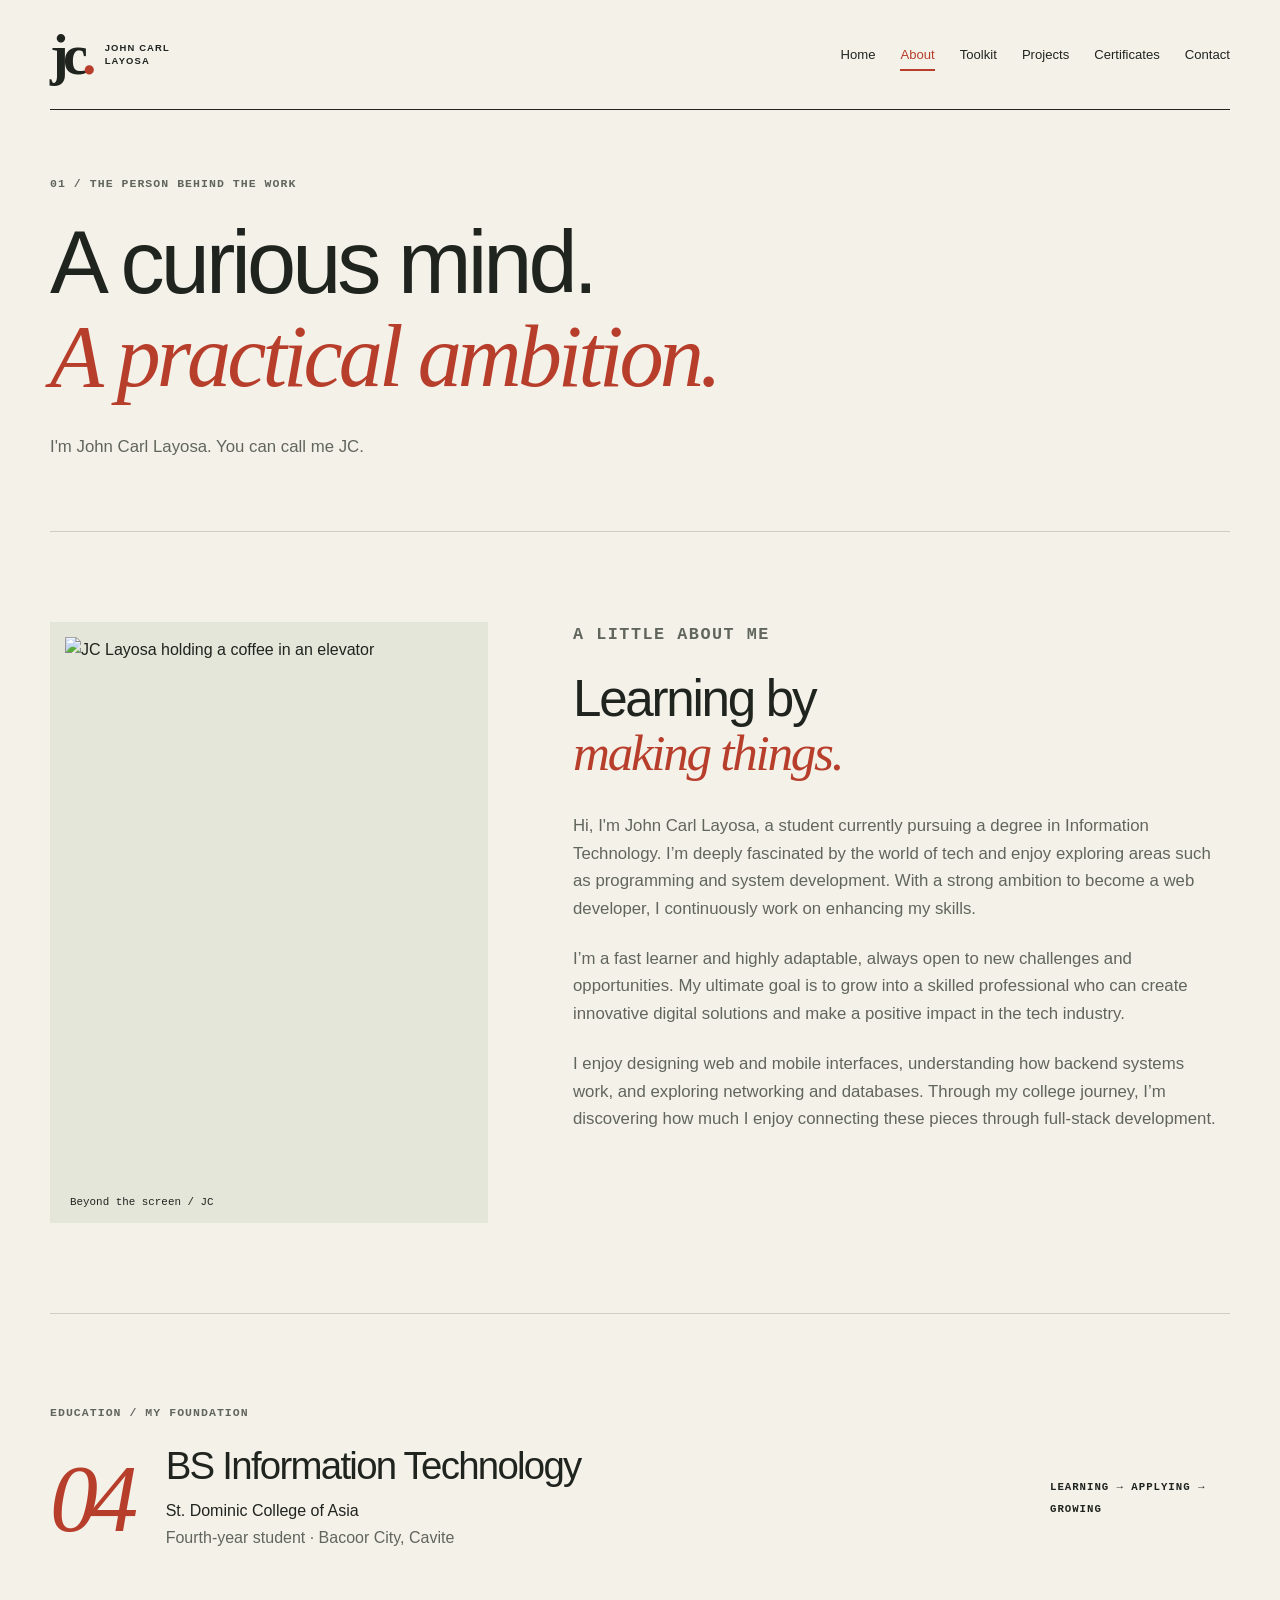
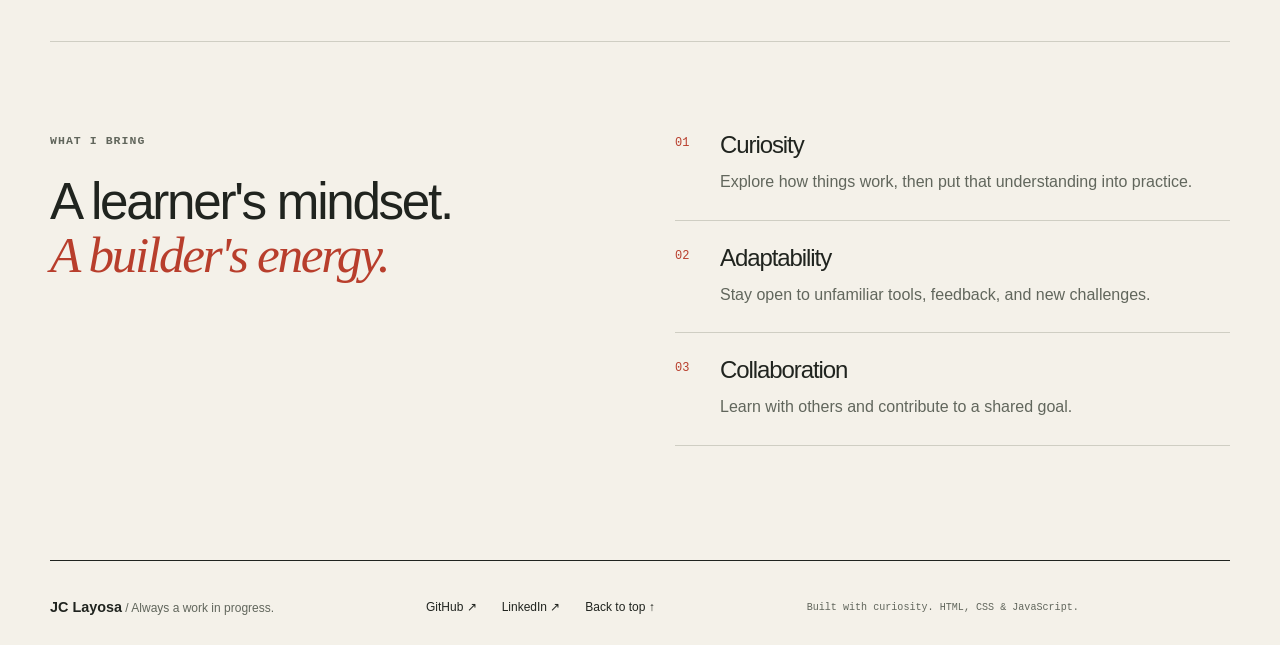
==== about.html @ 8863d378 "redesign portfolio and add dedicated projects and certificates pages" ====
<!DOCTYPE html>
<html lang="en">
<head>
  <meta charset="UTF-8">
  <meta name="viewport" content="width=device-width, initial-scale=1">
  <meta name="description" content="Meet John Carl Layosa, an IT student exploring web development, interface design, networking, and databases.">
  <meta name="theme-color" content="#f4f1e9">
  <title>About | John Carl Layosa</title>
  <link rel="icon" href="favicon.svg" type="image/svg+xml">
  <link rel="stylesheet" href="style.css">
  <script src="scripts.js" defer></script>
</head>
<body>
  <a class="skip-link" href="#main">Skip to content</a>

  <header class="site-header">
    <a class="brand" href="index.html" aria-label="JC Layosa home">
      <span class="monogram">jc<span>.</span></span>
      <span>JOHN CARL<br>LAYOSA</span>
    </a>

    <button class="menu-toggle" aria-expanded="false" aria-controls="site-nav" hidden>
      Menu <span aria-hidden="true">+</span>
    </button>

    <nav id="site-nav" aria-label="Main navigation">
      <a href="index.html">Home</a>
      <a href="about.html" aria-current="page">About</a>
      <a href="tech-stack.html">Toolkit</a>
      <a href="projects.html">Projects</a>
      <a href="certificates.html">Certificates</a>
      <a href="contact.html">Contact</a>
    </nav>
  </header>

  <main id="main">
    <section class="page-intro">
      <p class="eyebrow">01 / THE PERSON BEHIND THE WORK</p>
      <h1>A curious mind.<br><em>A practical ambition.</em></h1>
      <p class="intro-copy">
        I'm John Carl Layosa. You can call me JC.
      </p>
    </section>

    <section class="about-layout section" data-reveal>
      <figure class="about-photo">
        <img
          src="Photo.jpg"
          alt="JC Layosa holding a coffee in an elevator"
          loading="lazy"
        >
        <figcaption>Beyond the screen / JC</figcaption>
      </figure>

      <div class="prose about-story">
        <p class="eyebrow">A LITTLE ABOUT ME</p>
        <h2>Learning by<br><em>making things.</em></h2>

        <p>
          Hi, I'm John Carl Layosa, a student currently pursuing a degree
          in Information Technology. I’m deeply fascinated by the world
          of tech and enjoy exploring areas such as programming and
          system development. With a strong ambition to become a web
          developer, I continuously work on enhancing my skills.
        </p>

        <p>
          I’m a fast learner and highly adaptable, always open to new
          challenges and opportunities. My ultimate goal is to grow into
          a skilled professional who can create innovative digital
          solutions and make a positive impact in the tech industry.
        </p>

        <p>
          I enjoy designing web and mobile interfaces, understanding how
          backend systems work, and exploring networking and databases.
          Through my college journey, I’m discovering how much I enjoy
          connecting these pieces through full-stack development.
        </p>
      </div>
    </section>

    <section class="section education" data-reveal>
      <p class="eyebrow">EDUCATION / MY FOUNDATION</p>

      <div class="education-row">
        <span class="big-number">04</span>

        <div>
          <h2>BS Information Technology</h2>
          <p>St. Dominic College of Asia</p>
          <span class="muted">
            Fourth-year student · Bacoor City, Cavite
          </span>
        </div>

        <span class="small-label">LEARNING → APPLYING → GROWING</span>
      </div>
    </section>

    <section class="section split-section" data-reveal>
      <div>
        <p class="eyebrow">WHAT I BRING</p>
        <h2>A learner's mindset.<br><em>A builder's energy.</em></h2>
      </div>

      <div class="principles">
        <div>
          <span>01</span>
          <h3>Curiosity</h3>
          <p>
            Explore how things work, then put that understanding into practice.
          </p>
        </div>

        <div>
          <span>02</span>
          <h3>Adaptability</h3>
          <p>
            Stay open to unfamiliar tools, feedback, and new challenges.
          </p>
        </div>

        <div>
          <span>03</span>
          <h3>Collaboration</h3>
          <p>
            Learn with others and contribute to a shared goal.
          </p>
        </div>
      </div>
    </section>
  </main>

  <footer class="site-footer">
    <a class="footer-sign" href="index.html">
      JC Layosa<span> / Always a work in progress.</span>
    </a>

    <div>
      <a href="https://github.com/john-carl-layosa" target="_blank" rel="noopener noreferrer">GitHub ↗</a>
      <a href="https://www.linkedin.com/in/layosa-j-408340358" target="_blank" rel="noopener noreferrer">LinkedIn ↗</a>
      <a href="#main">Back to top ↑</a>
    </div>

    <p>Built with curiosity. HTML, CSS &amp; JavaScript.</p>
  </footer>

  <dialog class="lightbox" aria-labelledby="preview-title">
    <div class="lightbox-top">
      <h2 id="preview-title">Image preview</h2>
      <button class="close-preview" autofocus>Close ×</button>
    </div>

    <div class="preview-stage">
      <img class="preview-image" src="pic.jpg" alt="">
    </div>

    <div class="preview-bottom">
      <button class="preview-prev" aria-label="Previous image">← Previous</button>
      <span class="preview-count" aria-live="polite"></span>
      <a class="preview-original" href="pic.jpg" target="_blank" rel="noopener noreferrer">Open original ↗</a>
      <button class="preview-next" aria-label="Next image">Next →</button>
    </div>
  </dialog>
</body>
</html>
---- style.css ----
/* =========================================================
   JC Layosa — Personal Working Notebook
   Tokens → Shared layout → Pages → Interactions → Responsive
   ========================================================= */

/* DESIGN TOKENS */

:root {
  --paper: #f4f1e9;
  --ink: #20241f;
  --muted: #61665c;
  --line: #cfcec3;
  --accent: #b83e2c;
  --soft: #e5e6da;
  --white: #fffdf8;
  --serif: Georgia, "Times New Roman", serif;
  --sans: "Segoe UI", Arial, sans-serif;
  --mono: "Courier New", monospace;
  --max: 1280px;
}

/* RESET AND BASE */

*,
*::before,
*::after {
  box-sizing: border-box;
}

html {
  scroll-behavior: smooth;
  scroll-padding-top: 100px;
}

body {
  margin: 0;
  background: var(--paper);
  color: var(--ink);
  font-family: var(--sans);
  font-size: 16px;
  line-height: 1.65;
  -webkit-font-smoothing: antialiased;
}

::selection {
  background: var(--accent);
  color: var(--white);
}

a {
  color: inherit;
  text-decoration: none;
}

button,
a,
summary {
  -webkit-tap-highlight-color: transparent;
}

button,
input {
  font: inherit;
}

button {
  color: inherit;
  cursor: pointer;
}

button:disabled {
  cursor: default;
}

img {
  display: block;
  max-width: 100%;
  height: auto;
}

figure,
p,
h1,
h2,
h3,
dl,
dd {
  margin: 0;
}

h1,
h2,
h3 {
  font-weight: 500;
  line-height: 1.05;
  letter-spacing: -0.045em;
}

h1 {
  font-size: clamp(3.2rem, 6.9vw, 6.7rem);
}

h2 {
  font-size: clamp(2.3rem, 4vw, 4rem);
}

h3 {
  font-size: clamp(1.8rem, 3vw, 3rem);
}

em {
  font-family: var(--serif);
  font-weight: 400;
  color: var(--accent);
}

p {
  max-width: 70ch;
}

button:focus-visible,
a:focus-visible,
summary:focus-visible {
  outline: 3px solid var(--accent);
  outline-offset: 5px;
}

[hidden] {
  display: none !important;
}

.muted {
  color: var(--muted);
}

.eyebrow,
.small-label,
.folio {
  font-family: var(--mono);
  font-size: 0.72rem;
  letter-spacing: 0.09em;
  line-height: 1.6;
  font-weight: 700;
}

.eyebrow {
  color: var(--muted);
}

.small-label {
  font-size: 0.67rem;
}

/* SHARED HEADER AND NAVIGATION */

.site-header,
main,
.site-footer {
  width: min(calc(100% - 100px), var(--max));
  margin-inline: auto;
}

.site-header {
  min-height: 110px;
  display: flex;
  align-items: center;
  justify-content: space-between;
  gap: 28px;
  border-bottom: 1px solid var(--ink);
  position: relative;
  z-index: 10;
}

.brand {
  display: flex;
  align-items: center;
  gap: 14px;
  flex-shrink: 0;
}

.brand > span:last-child {
  font-size: 0.59rem;
  font-weight: 700;
  line-height: 1.35;
  letter-spacing: 0.12em;
}

.monogram {
  font-family: var(--serif);
  font-size: 3.5rem;
  font-weight: bold;
  line-height: 1;
  letter-spacing: -0.1em;
}

.monogram span {
  color: var(--accent);
}

nav {
  display: flex;
  gap: 25px;
  align-items: center;
}

nav a {
  font-size: 0.82rem;
  position: relative;
  padding: 12px 0;
}

nav a::after {
  content: "";
  position: absolute;
  bottom: 6px;
  left: 0;
  width: 100%;
  height: 2px;
  background: var(--accent);
  transform: scaleX(0);
  transform-origin: left;
  transition: transform 0.22s;
}

nav a:hover::after,
nav a[aria-current]::after {
  transform: scaleX(1);
}

nav a[aria-current] {
  color: var(--accent);
}

.menu-toggle {
  display: none;
  border: 1px solid var(--ink);
  background: transparent;
  padding: 7px 13px;
}

.skip-link {
  position: fixed;
  top: -100px;
  left: 24px;
  background: var(--ink);
  color: white;
  padding: 10px;
  z-index: 50;
}

.skip-link:focus {
  top: 15px;
}

.skip-link:not(:focus) {
  clip-path: inset(50%);
  width: 1px;
  height: 1px;
  overflow: hidden;
  white-space: nowrap;
  padding: 0;
}

/* SHARED SECTIONS AND BUTTONS */

.section {
  padding: 90px 0;
  border-top: 1px solid var(--line);
}

.section .eyebrow {
  margin-bottom: 24px;
}

.split-section {
  display: grid;
  grid-template-columns: 1fr 1fr;
  gap: 70px;
}

.prose p + p {
  margin-top: 22px;
}

.prose p {
  color: var(--muted);
  font-size: 1.05rem;
}

.prose .text-link {
  display: inline-block;
  margin-top: 26px;
}

.actions {
  display: flex;
  gap: 26px;
  align-items: center;
  flex-wrap: wrap;
}

.button {
  background: var(--ink);
  color: var(--paper);
  display: inline-flex;
  gap: 35px;
  align-items: center;
  justify-content: space-between;
  padding: 15px 21px;
  font-size: 0.85rem;
  border: 1px solid var(--ink);
  transition: background 0.2s, transform 0.2s;
}

.button:hover {
  background: var(--accent);
  border-color: var(--accent);
  transform: translateY(-3px);
}

.button span {
  font-size: 1.3rem;
  line-height: 1;
}

.text-link {
  font-size: 0.86rem;
  border-bottom: 1px solid var(--ink);
  padding-bottom: 4px;
  transition: color 0.2s;
}

.text-link:hover {
  color: var(--accent);
  border-color: var(--accent);
}

/* HOME HERO */

.hero {
  padding: 32px 0 0;
}

.hero-top,
.hero-baseline {
  display: flex;
  justify-content: space-between;
  gap: 20px;
  align-items: center;
}

.status-dot {
  display: inline-block;
  width: 7px;
  height: 7px;
  background: var(--accent);
  border-radius: 50%;
  margin-right: 8px;
}

.folio {
  font-size: 0.65rem;
}

.hero-layout {
  display: grid;
  grid-template-columns: 1.3fr 1fr;
  gap: 60px;
  padding: 45px 0 65px;
  align-items: center;
}

.hello {
  font-size: 1.05rem;
  margin-bottom: 20px;
}

.hero h1 {
  font-size: clamp(4rem, 7.7vw, 7.5rem);
  line-height: 0.98;
  letter-spacing: -0.065em;
}

.hero-description {
  max-width: 480px;
  font-size: 0.98rem;
  color: var(--muted);
  margin: 28px 0;
}

.portrait-composition {
  position: relative;
  padding: 30px 22px 0 0;
  margin-top: 10px;
}

.corner-label {
  position: absolute;
  top: 0;
  left: 0;
  font: 700 0.65rem var(--mono);
  letter-spacing: 0.12em;
}

.portrait-frame {
  position: relative;
  background: var(--soft);
  border: 1px solid var(--ink);
  padding: 12px;
  transform: rotate(2deg);
  transition: transform 0.5s;
}

.portrait-frame img {
  width: 100%;
  aspect-ratio: 4 / 4.5;
  object-fit: cover;
  filter: saturate(0.65);
}

.portrait-composition:hover .portrait-frame {
  transform: rotate(0);
}

.portrait-frame::before,
.portrait-frame::after {
  content: "+";
  position: absolute;
  font: 22px var(--mono);
  color: var(--accent);
  z-index: 1;
}

.portrait-frame::before {
  left: -21px;
  top: -22px;
}

.portrait-frame::after {
  right: -21px;
  bottom: -22px;
}

.portrait-stamp {
  position: absolute;
  bottom: 65px;
  left: -42px;
  width: 110px;
  height: 110px;
  display: grid;
  place-content: center;
  background: var(--accent);
  color: var(--white);
  border-radius: 50%;
  font: 700 0.76rem / 1.4 var(--mono);
  letter-spacing: 0.08em;
  transform: rotate(-12deg);
  text-align: center;
  border: 5px solid var(--paper);
}

.portrait-composition figcaption {
  display: flex;
  justify-content: space-between;
  gap: 15px;
  margin-top: 25px;
  font: 0.63rem var(--mono);
  color: var(--muted);
}

.hero-baseline {
  border-top: 1px solid var(--ink);
  padding: 19px 0;
  font: 0.65rem var(--mono);
  letter-spacing: 0.05em;
}

.hero-baseline a {
  color: var(--accent);
}

/* HOME FEATURED PROJECT */

.section-heading {
  display: flex;
  align-items: end;
  justify-content: space-between;
  gap: 30px;
  margin-bottom: 36px;
}

.featured-project {
  display: grid;
  grid-template-columns: 1fr 1fr;
  background: var(--soft);
  min-height: 480px;
  overflow: hidden;
  border: 1px solid var(--line);
}

.featured-notes {
  padding: 45px;
  position: relative;
}

.featured-notes h3 {
  font-size: clamp(2.7rem, 4.8vw, 4.7rem);
  margin: 35px 0 25px;
}

.featured-notes p {
  max-width: 32ch;
  color: var(--muted);
  font-size: 0.95rem;
}

.project-tech {
  display: block;
  font: 0.68rem var(--mono);
  margin-top: 40px;
}

.round-arrow {
  position: absolute;
  right: 32px;
  bottom: 32px;
  display: grid;
  place-items: center;
  width: 44px;
  height: 44px;
  border: 1px solid var(--ink);
  border-radius: 50%;
  transition: background 0.2s, color 0.2s, transform 0.3s;
}

.featured-project:hover .round-arrow {
  background: var(--ink);
  color: var(--paper);
  transform: rotate(45deg);
}

.featured-screen {
  display: flex;
  align-items: center;
  justify-content: center;
  gap: 35px;
  background: #d3d7ca;
  padding: 36px;
  position: relative;
}

.featured-screen img {
  height: 380px;
  width: auto;
  max-width: 65%;
  object-fit: contain;
  transform: rotate(5deg);
  box-shadow: 15px 20px 0 #20241f15;
  transition: transform 0.5s;
}

.featured-project:hover .featured-screen img {
  transform: rotate(0);
}

.featured-screen > span {
  writing-mode: vertical-rl;
  font: 0.7rem var(--mono);
}

.closing {
  text-align: center;
  padding: 100px 0;
}

.closing .eyebrow {
  margin-inline: auto;
}

.closing h2 {
  font-size: clamp(2.8rem, 5vw, 5rem);
  margin-bottom: 35px;
}

/* PAGE INTRODUCTIONS */

.page-intro {
  padding: 65px 0 70px;
}

.page-intro h1 {
  margin-top: 24px;
}

.intro-copy {
  margin-top: 30px;
  max-width: 590px;
  color: var(--muted);
  font-size: 1.05rem;
}

/* ABOUT PAGE */

.about-layout {
  display: grid;
  grid-template-columns: 0.8fr 1.2fr;
  gap: 85px;
  align-items: start;
}

.about-photo {
  background: var(--soft);
  padding: 15px;
}

.about-photo img {
  aspect-ratio: 3 / 4;
  object-fit: cover;
  width: 100%;
}

.about-photo figcaption {
  font: 0.68rem var(--mono);
  padding: 15px 5px 0;
}

.about-story h2 {
  margin-bottom: 32px;
}

.education-row {
  display: flex;
  align-items: center;
  gap: 35px;
}

.education-row h2 {
  font-size: clamp(1.8rem, 3vw, 3rem);
  margin-bottom: 12px;
}

.education-row > .small-label {
  margin-left: auto;
  max-width: 180px;
  line-height: 2;
}

.big-number {
  font: italic 6rem / 1 var(--serif);
  letter-spacing: -0.08em;
  color: var(--accent);
}

.principles > div {
  position: relative;
  padding: 0 0 24px 45px;
  margin-bottom: 24px;
  border-bottom: 1px solid var(--line);
}

.principles span {
  position: absolute;
  left: 0;
  top: 4px;
  font: 0.75rem var(--mono);
  color: var(--accent);
}

.principles h3 {
  font-size: 1.5rem;
  margin-bottom: 12px;
}

.principles p {
  color: var(--muted);
}

/* TOOLKIT PAGE */

.toolkit-section {
  display: grid;
  grid-template-columns: 1fr 1.2fr;
  gap: 80px;
}

.toolkit-section h2 {
  font-size: 2.6rem;
  margin-bottom: 20px;
}

.toolkit-section > div {
  position: sticky;
  top: 35px;
  align-self: start;
}

.tool-list {
  list-style: none;
  margin: 0;
  padding: 0;
}

.tool-list li {
  display: flex;
  align-items: center;
  gap: 22px;
  border-bottom: 1px solid var(--line);
  padding: 17px 8px;
  transition: padding 0.25s, background 0.25s;
}

.tool-list li:hover {
  padding-left: 20px;
  background: var(--soft);
}

.tool-list li > span:last-child {
  margin-left: auto;
  color: var(--accent);
}

.tool-list img {
  width: 50px;
  height: 50px;
  object-fit: cover;
  border: 1px solid var(--line);
}

/* FILTER TOOLBARS */

.filter-toolbar {
  display: flex;
  align-items: center;
  gap: 22px;
  flex-wrap: wrap;
  border-top: 1px solid var(--ink);
  border-bottom: 1px solid var(--line);
  padding: 20px 0;
  margin-bottom: 50px;
}

.filter-buttons {
  display: flex;
  flex-wrap: wrap;
  gap: 8px;
}

.filter-buttons button {
  font-size: 0.78rem;
  background: transparent;
  border: 1px solid var(--line);
  padding: 8px 16px;
  border-radius: 30px;
  transition: background 0.2s, color 0.2s;
}

.filter-buttons button:hover {
  border-color: var(--ink);
}

.filter-buttons button[aria-pressed="true"] {
  background: var(--ink);
  color: var(--paper);
  border-color: var(--ink);
}

.result-count {
  margin-left: auto;
  font: 0.72rem var(--mono);
  color: var(--muted);
}

/* PROJECTS PAGE */

.project-case {
  padding-bottom: 60px;
}

.project-case-heading {
  display: flex;
  align-items: center;
  gap: 30px;
  margin-bottom: 45px;
}

.project-case-heading h2 {
  font-size: clamp(2.8rem, 5vw, 5rem);
  margin-top: 8px;
}

.project-case-heading .button {
  margin-left: auto;
}

.title-period {
  color: var(--accent);
}

.project-body {
  display: grid;
  grid-template-columns: 1fr 1fr;
  gap: 70px;
}

.project-description {
  padding: 25px 0;
}

.project-description h3 {
  font-size: 2.6rem;
  margin-bottom: 25px;
}

.project-description > p {
  color: var(--muted);
}

.project-facts {
  margin: 32px 0;
}

.project-facts > div {
  border-top: 1px solid var(--line);
  padding: 15px 0;
}

.project-facts dt {
  font: 700 0.65rem var(--mono);
  letter-spacing: 0.09em;
  color: var(--accent);
  margin-bottom: 9px;
}

.project-facts dd {
  font-size: 0.9rem;
}

.carousel {
  background: var(--soft);
  border: 1px solid var(--line);
  display: flex;
  flex-direction: column;
  align-items: center;
  padding: 30px 35px 20px;
}

.carousel-preview {
  display: block;
}

.carousel-preview img {
  height: 430px;
  max-width: 100%;
  width: auto;
  object-fit: contain;
  box-shadow: 8px 10px 22px #20241f14;
}

.carousel-controls {
  display: flex;
  align-items: center;
  gap: 35px;
  margin-top: 20px;
}

.carousel-controls button {
  width: 44px;
  height: 40px;
  background: transparent;
  border: 1px solid var(--ink);
  transition: background 0.2s, color 0.2s;
}

.carousel-controls button:hover {
  background: var(--ink);
  color: white;
}

.carousel-controls span {
  font: 0.75rem var(--mono);
}

.carousel-caption {
  font: 0.62rem var(--mono);
  color: var(--muted);
  margin-top: 14px;
}

.screen-details {
  margin-top: 35px;
  border-top: 1px solid var(--line);
  border-bottom: 1px solid var(--line);
}

summary {
  cursor: pointer;
  padding: 18px 0;
  font-size: 0.9rem;
}

summary span {
  float: right;
  color: var(--accent);
}

.screenshot-strip {
  display: grid;
  grid-template-columns: repeat(5, 1fr);
  gap: 18px;
  padding: 15px 0 30px;
}

.screenshot-thumb {
  background: var(--soft);
  padding: 10px;
}

.screenshot-thumb img {
  width: 100%;
  height: 230px;
  object-fit: contain;
}

.screenshot-thumb span {
  display: block;
  font: 0.65rem var(--mono);
  margin-top: 10px;
  color: var(--accent);
}

.empty-state {
  padding: 60px 0;
}

/* CERTIFICATES PAGE */

.certificate-gallery {
  display: grid;
  grid-template-columns: 1fr 1fr;
  gap: 65px 50px;
  padding-bottom: 90px;
}

.certificate-entry:nth-child(even) {
  padding-top: 70px;
}

.certificate-meta {
  display: flex;
  justify-content: space-between;
  margin-bottom: 14px;
  gap: 10px;
}

.certificate-meta > span:last-child {
  font: 0.67rem var(--mono);
  color: var(--muted);
}

.certificate-image {
  display: block;
  padding: 22px;
  background: var(--soft);
  position: relative;
  border: 1px solid var(--line);
  overflow: hidden;
}

.certificate-image img {
  width: 100%;
  aspect-ratio: 1.3;
  object-fit: contain;
  transition: transform 0.4s;
}

.certificate-image:hover img {
  transform: scale(1.025);
}

.preview-tag {
  position: absolute;
  bottom: 12px;
  right: 12px;
  font: 0.65rem var(--mono);
  background: var(--ink);
  color: var(--white);
  padding: 9px 13px;
  transition: background 0.2s;
}

.certificate-image:hover .preview-tag {
  background: var(--accent);
}

.certificate-caption {
  padding-top: 22px;
  display: flex;
  justify-content: space-between;
  gap: 15px;
}

.certificate-caption h2 {
  font-size: 1.7rem;
  margin: 9px 0;
}

.certificate-caption p:not(.small-label) {
  font-size: 0.83rem;
  color: var(--muted);
}

.certificate-caption time {
  font: 0.65rem var(--mono);
  max-width: 90px;
  text-align: right;
  padding-top: 5px;
}

/* CONTACT AND EXPERIENCE */

.contact-section,
.experience-links {
  border-top: 1px solid var(--ink);
  padding: 28px 0 50px;
}

.contact-section > .eyebrow {
  margin-bottom: 25px;
}

.contact-row {
  display: grid;
  grid-template-columns: 1fr 2fr auto;
  gap: 20px;
  align-items: center;
  border-bottom: 1px solid var(--line);
  padding: 33px 0;
  transition: padding 0.3s, color 0.3s;
}

.contact-row > span:first-child {
  font: 0.7rem var(--mono);
  color: var(--muted);
}

.contact-row h2 {
  font-size: clamp(2.3rem, 4.5vw, 4.5rem);
}

.contact-arrow {
  font-size: 2.8rem;
  color: var(--accent);
  transition: transform 0.3s;
}

.contact-row:hover {
  color: var(--accent);
  padding-inline: 16px;
}

.contact-row:hover .contact-arrow {
  transform: translate(3px, -3px);
}

.contact-note {
  padding: 65px 0;
}

.handwritten {
  font: italic clamp(1.6rem, 3vw, 2.7rem) var(--serif);
  color: var(--accent);
}

.contact-note p {
  margin-top: 20px;
  font-size: 0.8rem;
}

/* FOOTER */

.site-footer {
  border-top: 1px solid var(--ink);
  padding: 35px 0 25px;
  display: flex;
  align-items: center;
  justify-content: space-between;
  gap: 25px;
  flex-wrap: wrap;
}

.footer-sign {
  font-weight: 600;
  font-size: 0.9rem;
}

.footer-sign span {
  font-weight: 400;
  color: var(--muted);
  font-size: 0.75rem;
}

.site-footer > div {
  display: flex;
  gap: 25px;
  font-size: 0.75rem;
}

.site-footer > p {
  width: 100%;
  font: 0.63rem var(--mono);
  color: var(--muted);
}

.site-footer a:hover {
  color: var(--accent);
}

/* SCROLL REVEALS */

@media (prefers-reduced-motion: no-preference) {
  .reveal-ready {
    opacity: 0;
    transform: translateY(20px);
    transition: opacity 0.65s, transform 0.65s;
  }

  .reveal-ready.is-visible {
    opacity: 1;
    transform: none;
  }
}

/* IMAGE PREVIEW DIALOG */

.lightbox {
  border: 1px solid var(--line);
  padding: 0;
  background: var(--paper);
  color: var(--ink);
  width: min(1100px, 94vw);
  max-width: 94vw;
  max-height: 94dvh;
}

.lightbox[open] {
  display: flex;
  flex-direction: column;
}

.lightbox::backdrop {
  background: #151a17e8;
  backdrop-filter: blur(5px);
}

.lightbox-top,
.preview-bottom {
  display: flex;
  align-items: center;
  justify-content: space-between;
  gap: 15px;
  padding: 15px 22px;
  flex-shrink: 0;
}

.lightbox-top h2 {
  font-size: 1rem;
  letter-spacing: 0;
  line-height: 1.4;
}

.lightbox button {
  border: 1px solid var(--line);
  background: transparent;
  padding: 8px 12px;
  font-size: 0.78rem;
}

.lightbox button:hover {
  background: var(--ink);
  color: var(--paper);
}

.preview-stage {
  min-height: 0;
  overflow: auto;
  padding: 12px 22px;
  background: #dedfd5;
  display: grid;
  place-items: center;
}

.preview-image {
  object-fit: contain;
  max-height: 68dvh;
  width: auto;
  max-width: 100%;
}

.preview-bottom {
  font: 0.72rem var(--mono);
  flex-wrap: wrap;
}

.preview-original {
  border-bottom: 1px solid var(--ink);
}

body.modal-open {
  overflow: hidden;
}

/* LARGE DESKTOP */

@media (min-width: 1500px) {
  .hero-layout {
    padding-block: 65px 85px;
  }
}

/* TABLET AND SMALL DESKTOP */

@media (max-width: 1000px) {
  .site-header,
  main,
  .site-footer {
    width: calc(100% - 64px);
  }

  nav {
    gap: 17px;
  }

  .brand > span:last-child {
    display: none;
  }

  .hero-layout {
    gap: 45px;
  }

  .portrait-stamp {
    left: -25px;
    width: 90px;
    height: 90px;
    font-size: 0.64rem;
  }

  .hero h1 {
    font-size: clamp(3.6rem, 8vw, 6rem);
  }

  .hero-description {
    font-size: 0.9rem;
  }

  .split-section,
  .project-body {
    gap: 40px;
  }

  .about-layout {
    gap: 45px;
  }

  .toolkit-section {
    gap: 45px;
  }

  .featured-notes {
    padding: 32px;
  }

  .featured-screen {
    padding: 25px;
  }

  .featured-screen img {
    height: 330px;
  }

  .certificate-gallery {
    gap: 45px 30px;
  }

  .certificate-caption {
    display: block;
  }

  .certificate-caption time {
    display: none;
  }

  .contact-row {
    grid-template-columns: 1fr 1.5fr auto;
  }
}

/* MOBILE */

@media (max-width: 720px) {
  .site-header,
  main,
  .site-footer {
    width: calc(100% - 40px);
  }

  .site-header {
    min-height: 83px;
    flex-wrap: wrap;
    gap: 0;
  }

  .brand > span:last-child {
    display: block;
  }

  .monogram {
    font-size: 2.8rem;
  }

  .menu-toggle:not([hidden]) {
    display: block;
  }

  nav {
    width: 100%;
    gap: 0;
    display: grid;
    grid-template-columns: repeat(3, 1fr);
    padding: 12px 0 18px;
  }

  nav a {
    padding: 9px 0;
    font-size: 0.85rem;
  }

  nav a::after {
    width: fit-content;
    min-width: 22px;
  }

  .nav-enhanced nav {
    display: none;
  }

  .nav-enhanced nav.is-open {
    display: grid;
  }

  .menu-toggle[aria-expanded="true"] span {
    display: inline-block;
    transform: rotate(45deg);
  }

  .hero-top {
    align-items: start;
  }

  .hero-top .eyebrow {
    font-size: 0.58rem;
    max-width: 230px;
  }

  .folio {
    font-size: 0.55rem;
    text-align: right;
    max-width: 100px;
  }

  .hero {
    padding-top: 22px;
  }

  .hero-layout {
    grid-template-columns: 1fr;
    gap: 35px;
    padding: 30px 0 35px;
  }

  .hero h1 {
    font-size: clamp(3.8rem, 14vw, 6rem);
  }

  .hero-description {
    font-size: 0.98rem;
    max-width: 45ch;
  }

  .actions {
    gap: 20px;
  }

  .portrait-composition {
    width: 83%;
    max-width: 410px;
    margin: 5px auto 0;
    padding-right: 10px;
  }

  .portrait-frame img {
    aspect-ratio: 1.1;
  }

  .portrait-stamp {
    left: -30px;
    bottom: 47px;
  }

  .portrait-composition figcaption {
    font-size: 0.57rem;
  }

  .hero-baseline {
    font-size: 0.54rem;
  }

  .hero-baseline > span {
    max-width: 210px;
  }

  .section {
    padding: 55px 0;
  }

  .split-section,
  .about-layout,
  .toolkit-section,
  .project-body {
    grid-template-columns: 1fr;
    gap: 35px;
  }

  .section h2 {
    font-size: 2.5rem;
  }

  .section .eyebrow {
    margin-bottom: 18px;
  }

  .prose p {
    font-size: 1rem;
  }

  .section-heading {
    align-items: start;
  }

  .section-heading > .text-link {
    font-size: 0.73rem;
    margin-top: 5px;
    flex-shrink: 0;
  }

  .featured-project {
    grid-template-columns: 1fr;
  }

  .featured-notes {
    padding: 28px;
  }

  .featured-notes h3 {
    font-size: 3rem;
    margin-top: 25px;
  }

  .featured-notes p {
    max-width: 35ch;
  }

  .featured-screen {
    min-height: 340px;
  }

  .featured-screen img {
    height: 290px;
    max-width: 70%;
  }

  .featured-screen > span {
    font-size: 0.65rem;
  }

  .closing h2 {
    font-size: 2.9rem;
  }

  .page-intro {
    padding: 45px 0;
  }

  .page-intro h1 {
    font-size: clamp(2.8rem, 9.5vw, 4.5rem);
  }

  .intro-copy {
    font-size: 0.98rem;
  }

  .about-photo {
    max-width: 380px;
  }

  .about-photo img {
    aspect-ratio: 4 / 4.5;
  }

  .education-row {
    gap: 20px;
    align-items: start;
    flex-wrap: wrap;
  }

  .education-row .big-number {
    font-size: 4rem;
  }

  .education-row > div {
    flex: 1;
    min-width: 200px;
  }

  .education-row h2 {
    font-size: 1.7rem;
  }

  .education-row > .small-label {
    max-width: none;
    margin-left: 0;
    width: 100%;
  }

  .toolkit-section > div {
    position: static;
  }

  .toolkit-section h2 {
    font-size: 2.4rem;
  }

  .tool-list li {
    padding-block: 13px;
  }

  .tool-list img {
    width: 44px;
    height: 44px;
  }

  .filter-toolbar {
    gap: 14px;
    margin-bottom: 30px;
  }

  .filter-toolbar > .eyebrow {
    width: 100%;
  }

  .result-count {
    margin-left: 0;
  }

  .filter-buttons {
    gap: 6px;
  }

  .filter-buttons button {
    font-size: 0.72rem;
    padding: 7px 12px;
  }

  .project-case-heading {
    gap: 20px;
    flex-wrap: wrap;
    margin-bottom: 25px;
  }

  .project-case-heading .big-number {
    font-size: 4rem;
  }

  .project-case-heading h2 {
    font-size: 3rem;
  }

  .project-case-heading .eyebrow {
    font-size: 0.57rem;
  }

  .project-case-heading .button {
    margin-left: 0;
  }

  .project-body {
    gap: 25px;
  }

  .project-description {
    padding: 0;
  }

  .project-description h3 {
    font-size: 2.3rem;
  }

  .carousel {
    padding: 24px;
  }

  .carousel-preview img {
    height: 380px;
  }

  .screenshot-strip {
    grid-template-columns: repeat(2, 1fr);
    gap: 12px;
  }

  .screenshot-thumb img {
    height: 210px;
  }

  .certificate-gallery {
    grid-template-columns: 1fr;
    gap: 38px;
    padding-bottom: 50px;
  }

  .certificate-entry:nth-child(even) {
    padding-top: 0;
  }

  .certificate-image {
    padding: 16px;
  }

  .certificate-caption h2 {
    font-size: 1.6rem;
  }

  .certificate-meta > span:last-child {
    font-size: 0.6rem;
  }

  .contact-row {
    grid-template-columns: 1fr auto;
    gap: 10px;
    padding: 25px 0;
  }

  .contact-row > span:first-child {
    grid-column: 1 / -1;
    font-size: 0.62rem;
  }

  .contact-row h2 {
    font-size: 2.8rem;
  }

  .contact-arrow {
    font-size: 2.3rem;
  }

  .site-footer {
    padding: 28px 0;
    gap: 20px;
  }

  .footer-sign span {
    display: block;
    margin-top: 5px;
  }

  .site-footer > div {
    gap: 20px;
    font-size: 0.7rem;
  }

  .lightbox-top,
  .preview-bottom {
    padding: 12px;
  }

  .lightbox-top h2 {
    font-size: 0.78rem;
  }

  .lightbox-top button {
    flex-shrink: 0;
  }

  .preview-stage {
    padding: 8px;
  }

  .preview-bottom {
    gap: 10px;
    font-size: 0.62rem;
  }

  .lightbox button {
    font-size: 0.68rem;
    padding: 8px;
  }

  .preview-count {
    order: 4;
    width: 100%;
    text-align: center;
  }
}

/* NATIVE CROSS-PAGE TRANSITIONS */

@view-transition {
  navigation: auto;
}

::view-transition-old(root),
::view-transition-new(root) {
  animation-duration: 180ms;
}

/* ACCESSIBILITY: REDUCED MOTION */

@media (prefers-reduced-motion: reduce) {
  html {
    scroll-behavior: auto;
  }

  *,
  *::before,
  *::after {
    animation: none !important;
    transition: none !important;
  }

  .reveal-ready {
    opacity: 1;
    transform: none;
  }

  ::view-transition-old(root),
  ::view-transition-new(root) {
    animation: none;
  }
}
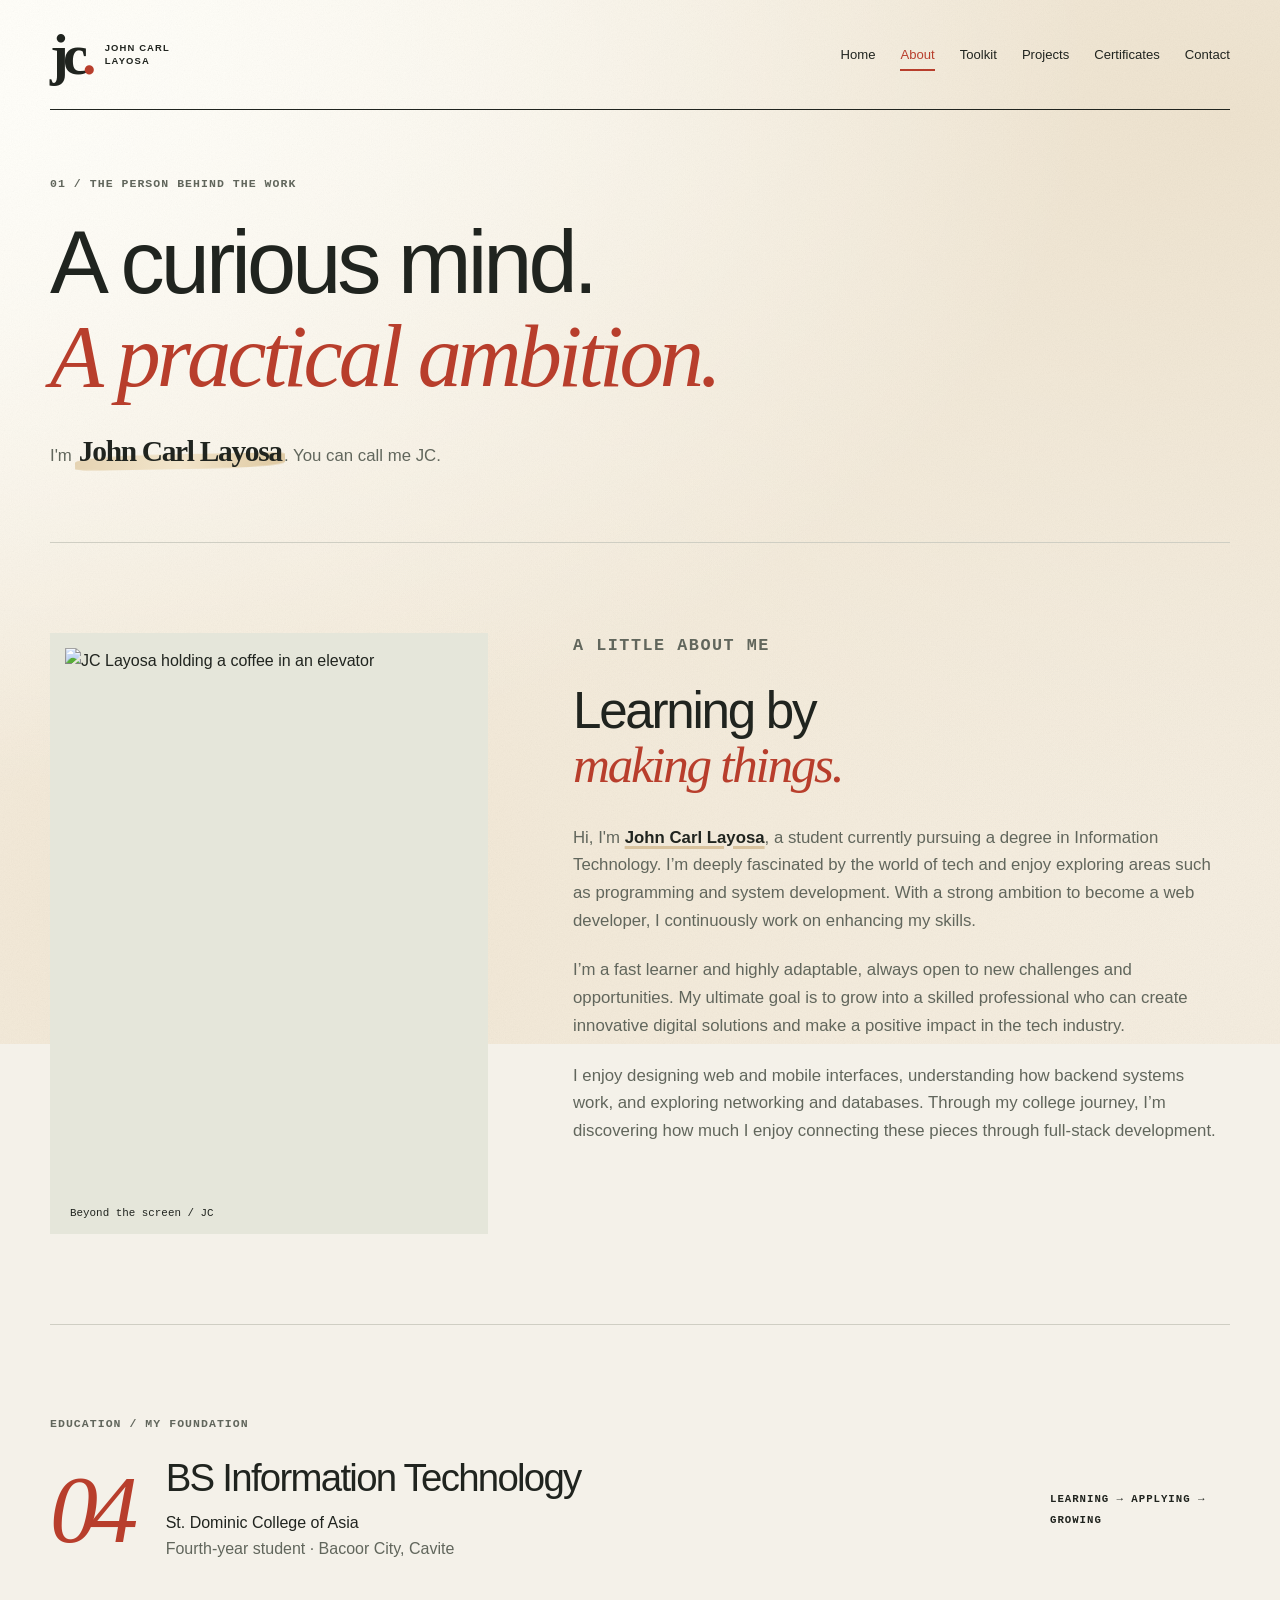
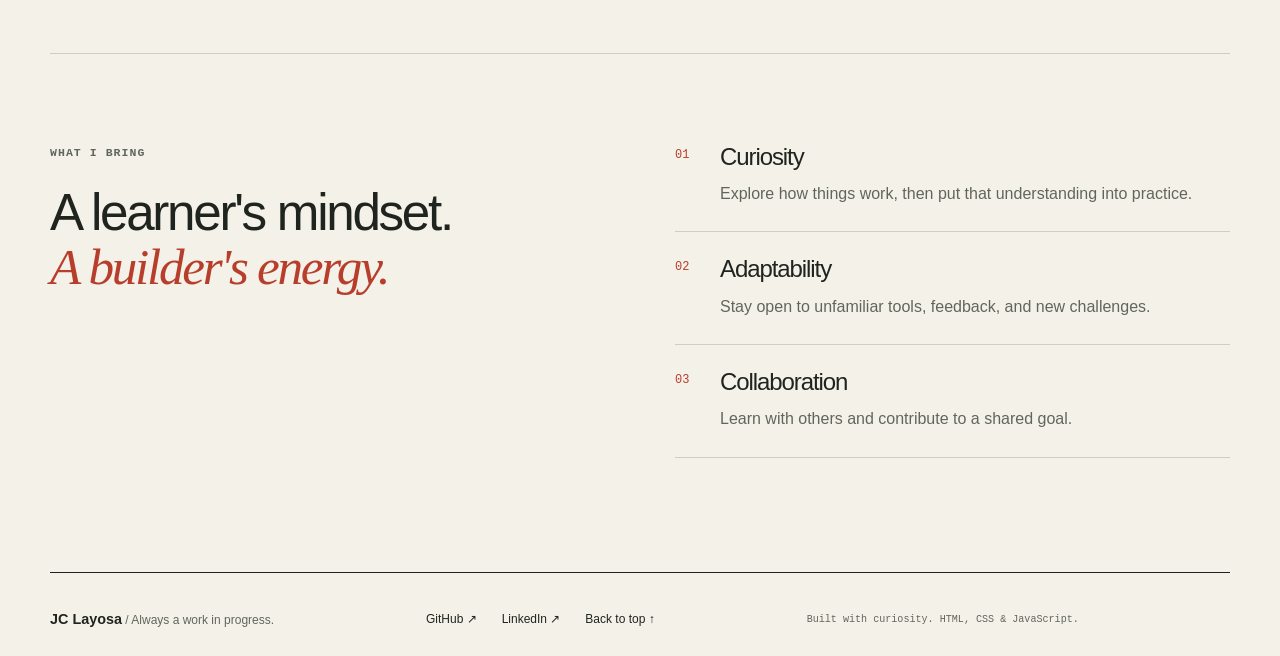
==== commit 1740668d: "updated" ====
--- a/about.html
+++ b/about.html
@@ -3,13 +3,22 @@
 <head>
   <meta charset="UTF-8">
   <meta name="viewport" content="width=device-width, initial-scale=1">
-  <meta name="description" content="Meet John Carl Layosa, an IT student exploring web development, interface design, networking, and databases.">
+
+  <meta
+    name="description"
+    content="Meet John Carl Layosa, an IT student exploring web development, interface design, networking, and databases."
+  >
+
   <meta name="theme-color" content="#f4f1e9">
+
   <title>About | John Carl Layosa</title>
+
   <link rel="icon" href="favicon.svg" type="image/svg+xml">
   <link rel="stylesheet" href="style.css">
+
   <script src="scripts.js" defer></script>
 </head>
+
 <body>
   <a class="skip-link" href="#main">Skip to content</a>
 
@@ -19,7 +28,12 @@
       <span>JOHN CARL<br>LAYOSA</span>
     </a>
 
-    <button class="menu-toggle" aria-expanded="false" aria-controls="site-nav" hidden>
+    <button
+      class="menu-toggle"
+      aria-expanded="false"
+      aria-controls="site-nav"
+      hidden
+    >
       Menu <span aria-hidden="true">+</span>
     </button>
 
@@ -36,9 +50,12 @@
   <main id="main">
     <section class="page-intro">
       <p class="eyebrow">01 / THE PERSON BEHIND THE WORK</p>
+
       <h1>A curious mind.<br><em>A practical ambition.</em></h1>
+
       <p class="intro-copy">
-        I'm John Carl Layosa. You can call me JC.
+        I'm <strong class="name-highlight">John Carl Layosa</strong>.
+        You can call me JC.
       </p>
     </section>
 
@@ -49,19 +66,22 @@
           alt="JC Layosa holding a coffee in an elevator"
           loading="lazy"
         >
+
         <figcaption>Beyond the screen / JC</figcaption>
       </figure>
 
       <div class="prose about-story">
         <p class="eyebrow">A LITTLE ABOUT ME</p>
+
         <h2>Learning by<br><em>making things.</em></h2>
 
         <p>
-          Hi, I'm John Carl Layosa, a student currently pursuing a degree
-          in Information Technology. I’m deeply fascinated by the world
-          of tech and enjoy exploring areas such as programming and
-          system development. With a strong ambition to become a web
-          developer, I continuously work on enhancing my skills.
+          Hi, I'm <strong class="name-inline">John Carl Layosa</strong>,
+          a student currently pursuing a degree in Information Technology.
+          I’m deeply fascinated by the world of tech and enjoy exploring
+          areas such as programming and system development. With a strong
+          ambition to become a web developer, I continuously work on
+          enhancing my skills.
         </p>
 
         <p>
@@ -88,19 +108,24 @@
 
         <div>
           <h2>BS Information Technology</h2>
+
           <p>St. Dominic College of Asia</p>
+
           <span class="muted">
             Fourth-year student · Bacoor City, Cavite
           </span>
         </div>
 
-        <span class="small-label">LEARNING → APPLYING → GROWING</span>
+        <span class="small-label">
+          LEARNING → APPLYING → GROWING
+        </span>
       </div>
     </section>
 
     <section class="section split-section" data-reveal>
       <div>
         <p class="eyebrow">WHAT I BRING</p>
+
         <h2>A learner's mindset.<br><em>A builder's energy.</em></h2>
       </div>
 
@@ -108,6 +133,7 @@
         <div>
           <span>01</span>
           <h3>Curiosity</h3>
+
           <p>
             Explore how things work, then put that understanding into practice.
           </p>
@@ -116,6 +142,7 @@
         <div>
           <span>02</span>
           <h3>Adaptability</h3>
+
           <p>
             Stay open to unfamiliar tools, feedback, and new challenges.
           </p>
@@ -124,6 +151,7 @@
         <div>
           <span>03</span>
           <h3>Collaboration</h3>
+
           <p>
             Learn with others and contribute to a shared goal.
           </p>
@@ -138,8 +166,22 @@
     </a>
 
     <div>
-      <a href="https://github.com/john-carl-layosa" target="_blank" rel="noopener noreferrer">GitHub ↗</a>
-      <a href="https://www.linkedin.com/in/layosa-j-408340358" target="_blank" rel="noopener noreferrer">LinkedIn ↗</a>
+      <a
+        href="https://github.com/john-carl-layosa"
+        target="_blank"
+        rel="noopener noreferrer"
+      >
+        GitHub ↗
+      </a>
+
+      <a
+        href="https://www.linkedin.com/in/layosa-j-408340358"
+        target="_blank"
+        rel="noopener noreferrer"
+      >
+        LinkedIn ↗
+      </a>
+
       <a href="#main">Back to top ↑</a>
     </div>
 
@@ -149,7 +191,10 @@
   <dialog class="lightbox" aria-labelledby="preview-title">
     <div class="lightbox-top">
       <h2 id="preview-title">Image preview</h2>
-      <button class="close-preview" autofocus>Close ×</button>
+
+      <button class="close-preview" autofocus>
+        Close ×
+      </button>
     </div>
 
     <div class="preview-stage">
@@ -157,10 +202,24 @@
     </div>
 
     <div class="preview-bottom">
-      <button class="preview-prev" aria-label="Previous image">← Previous</button>
+      <button class="preview-prev" aria-label="Previous image">
+        ← Previous
+      </button>
+
       <span class="preview-count" aria-live="polite"></span>
-      <a class="preview-original" href="pic.jpg" target="_blank" rel="noopener noreferrer">Open original ↗</a>
-      <button class="preview-next" aria-label="Next image">Next →</button>
+
+      <a
+        class="preview-original"
+        href="pic.jpg"
+        target="_blank"
+        rel="noopener noreferrer"
+      >
+        Open original ↗
+      </a>
+
+      <button class="preview-next" aria-label="Next image">
+        Next →
+      </button>
     </div>
   </dialog>
 </body>
--- a/style.css
+++ b/style.css
@@ -4,7 +4,7 @@
    ========================================================= */
 
 /* DESIGN TOKENS */
-
+@import url("theme-effects.css");
 :root {
   --paper: #f4f1e9;
   --ink: #20241f;
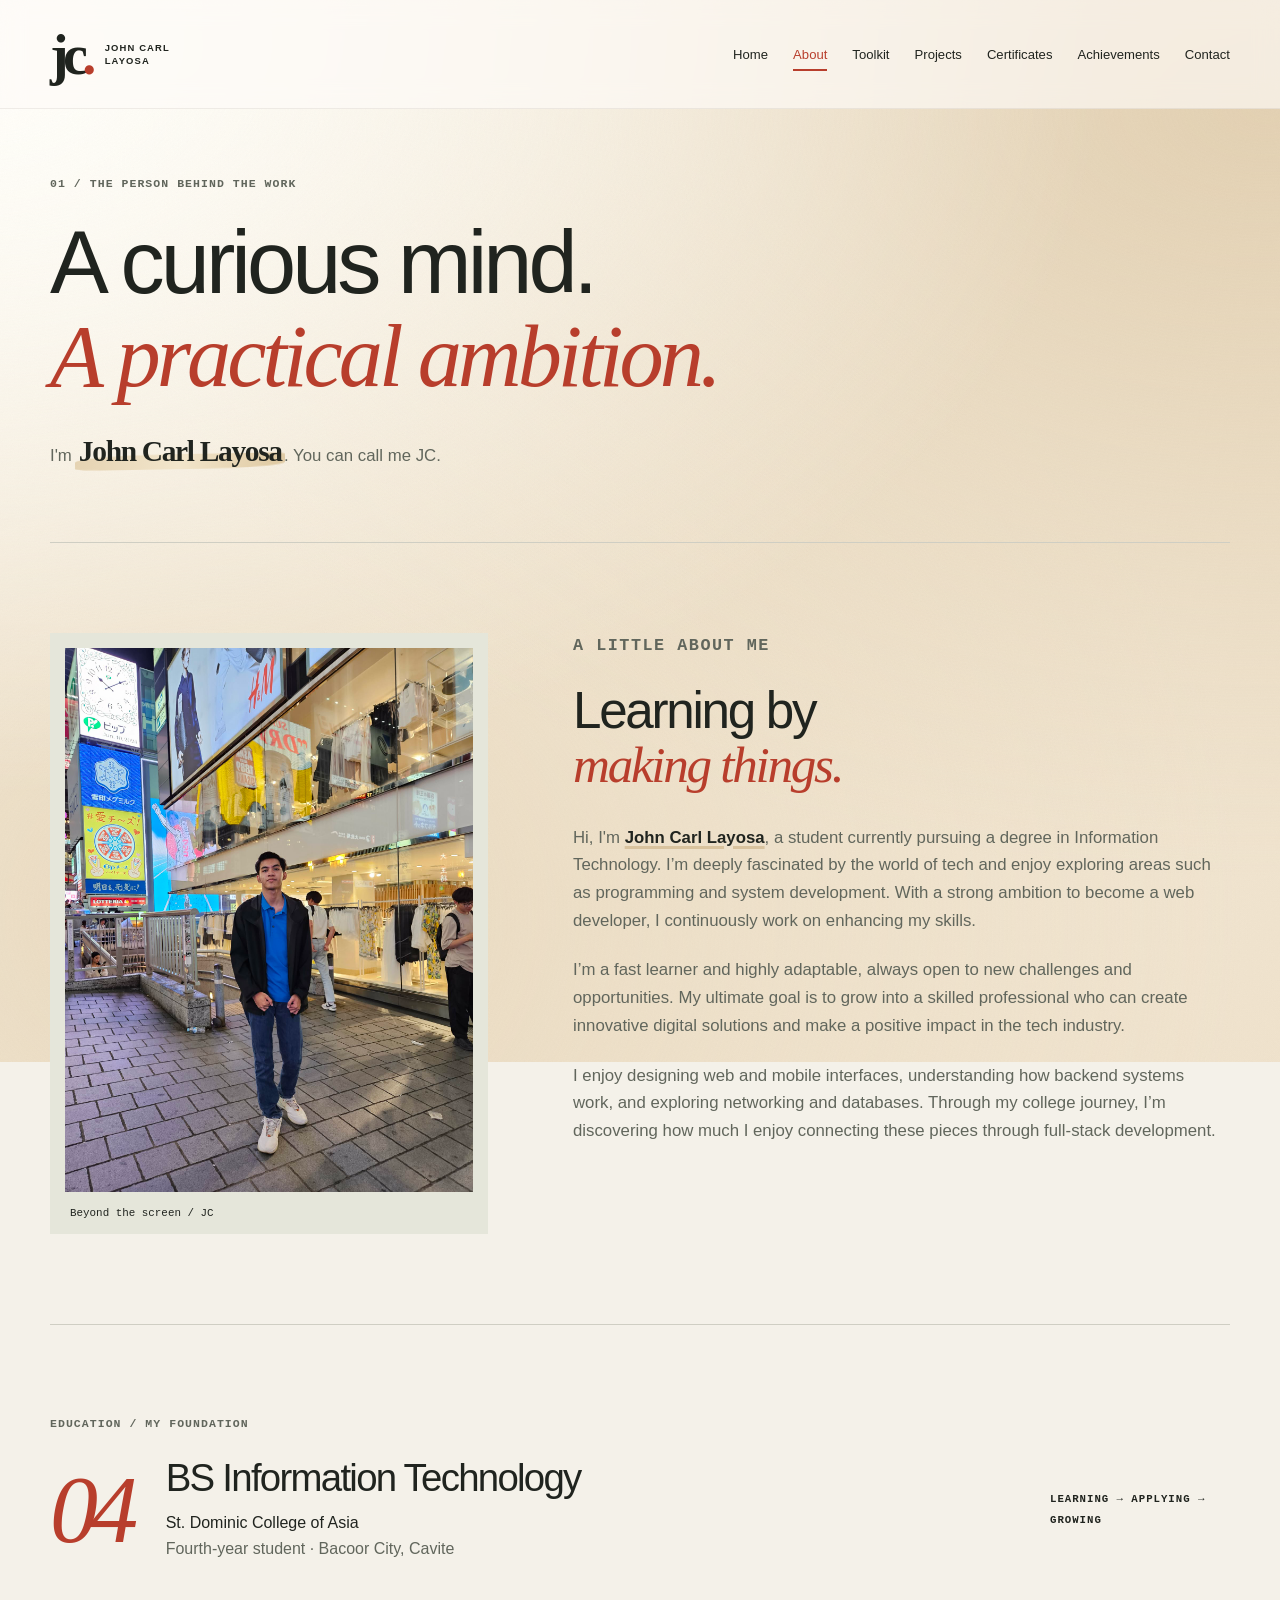
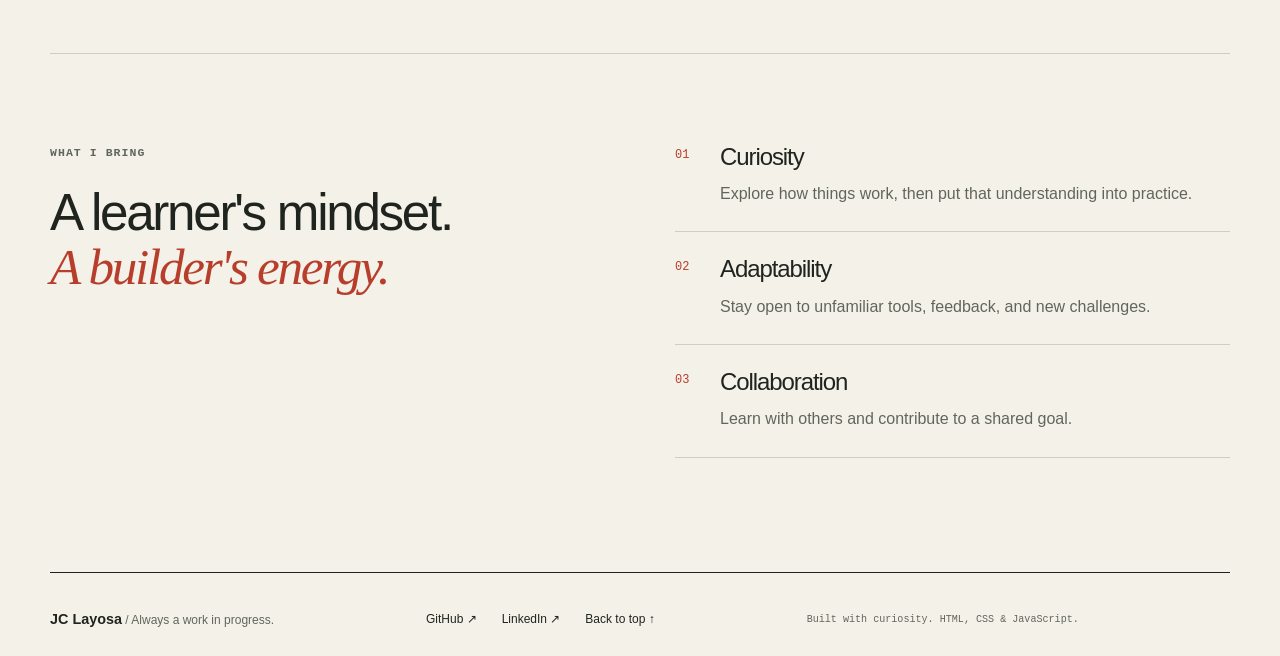
==== commit 662daf18: "Improve navigation, add achievements page, and refine portfolio styling" ====
--- a/about.html
+++ b/about.html
@@ -22,6 +22,7 @@
 <body>
   <a class="skip-link" href="#main">Skip to content</a>
 
+  <!-- HEADER -->
   <header class="site-header">
     <a class="brand" href="index.html" aria-label="JC Layosa home">
       <span class="monogram">jc<span>.</span></span>
@@ -48,6 +49,7 @@
   </header>
 
   <main id="main">
+    <!-- INTRODUCTION -->
     <section class="page-intro">
       <p class="eyebrow">01 / THE PERSON BEHIND THE WORK</p>
 
@@ -59,11 +61,14 @@
       </p>
     </section>
 
+    <!-- PHOTO AND ABOUT ME -->
     <section class="about-layout section" data-reveal>
       <figure class="about-photo">
         <img
           src="Photo.jpg"
-          alt="JC Layosa holding a coffee in an elevator"
+          alt="John Carl Layosa wearing a knit beanie and dark jacket beside a rain-covered window"
+          width="1536"
+          height="2048"
           loading="lazy"
         >
 
@@ -100,6 +105,7 @@
       </div>
     </section>
 
+    <!-- EDUCATION -->
     <section class="section education" data-reveal>
       <p class="eyebrow">EDUCATION / MY FOUNDATION</p>
 
@@ -122,6 +128,7 @@
       </div>
     </section>
 
+    <!-- PERSONAL QUALITIES -->
     <section class="section split-section" data-reveal>
       <div>
         <p class="eyebrow">WHAT I BRING</p>
@@ -132,6 +139,7 @@
       <div class="principles">
         <div>
           <span>01</span>
+
           <h3>Curiosity</h3>
 
           <p>
@@ -141,6 +149,7 @@
 
         <div>
           <span>02</span>
+
           <h3>Adaptability</h3>
 
           <p>
@@ -150,6 +159,7 @@
 
         <div>
           <span>03</span>
+
           <h3>Collaboration</h3>
 
           <p>
@@ -160,6 +170,7 @@
     </section>
   </main>
 
+  <!-- FOOTER -->
   <footer class="site-footer">
     <a class="footer-sign" href="index.html">
       JC Layosa<span> / Always a work in progress.</span>
@@ -188,6 +199,7 @@
     <p>Built with curiosity. HTML, CSS &amp; JavaScript.</p>
   </footer>
 
+  <!-- IMAGE PREVIEW DIALOG -->
   <dialog class="lightbox" aria-labelledby="preview-title">
     <div class="lightbox-top">
       <h2 id="preview-title">Image preview</h2>
--- a/style.css
+++ b/style.css
@@ -1,10 +1,12 @@
+@import url("theme-effects.css");
+
 /* =========================================================
    JC Layosa — Personal Working Notebook
-   Tokens → Shared layout → Pages → Interactions → Responsive
+   Shared layout, pages, interactions, and responsive styles
    ========================================================= */
 
 /* DESIGN TOKENS */
-@import url("theme-effects.css");
+
 :root {
   --paper: #f4f1e9;
   --ink: #20241f;
@@ -1305,22 +1307,108 @@
   }
 
   .site-header {
-    min-height: 83px;
+    min-height: 78px;
     flex-wrap: wrap;
     gap: 0;
+    padding-block: 14px;
+    row-gap: 14px;
+    border-bottom-color: var(--line);
+  }
+
+  .nav-enhanced .site-header {
+    flex-wrap: nowrap;
+  }
+
+  .site-header .brand {
+    gap: 12px;
   }
 
   .brand > span:last-child {
     display: block;
   }
 
+  .site-header .brand > span:last-child {
+    font-size: 0.55rem;
+    letter-spacing: 0.1em;
+  }
+
   .monogram {
     font-size: 2.8rem;
   }
 
+  .site-header .monogram {
+    font-size: 2.7rem;
+  }
+
+  /* Mobile menu button */
+
   .menu-toggle:not([hidden]) {
     display: block;
   }
+
+  .site-header .menu-toggle:not([hidden]) {
+    display: inline-flex;
+    align-items: center;
+    justify-content: center;
+    gap: 12px;
+    min-height: 44px;
+    padding: 10px 15px;
+    border: 1px solid #d8cebd;
+    border-radius: 999px;
+    background: #fffdf7;
+    color: var(--ink);
+    font-size: 0.8rem;
+    font-weight: 600;
+  }
+
+  .site-header .menu-toggle:hover,
+  .site-header .menu-toggle[aria-expanded="true"] {
+    background: #efe7da;
+    border-color: #c9bba5;
+  }
+
+  .site-header .menu-toggle span {
+    position: relative;
+    display: block;
+    width: 16px;
+    height: 14px;
+    font-size: 0;
+    transform: none;
+  }
+
+  .site-header .menu-toggle span::before,
+  .site-header .menu-toggle span::after {
+    content: "";
+    position: absolute;
+    left: 0;
+    width: 16px;
+    height: 1.5px;
+    border-radius: 2px;
+    background: currentColor;
+    transition: transform 180ms ease;
+  }
+
+  .site-header .menu-toggle span::before {
+    top: 4px;
+  }
+
+  .site-header .menu-toggle span::after {
+    top: 10px;
+  }
+
+  .site-header .menu-toggle[aria-expanded="true"] span {
+    transform: none;
+  }
+
+  .site-header .menu-toggle[aria-expanded="true"] span::before {
+    transform: translateY(3px) rotate(45deg);
+  }
+
+  .site-header .menu-toggle[aria-expanded="true"] span::after {
+    transform: translateY(-3px) rotate(-45deg);
+  }
+
+  /* Mobile navigation */
 
   nav {
     width: 100%;
@@ -1348,10 +1436,86 @@
     display: grid;
   }
 
-  .menu-toggle[aria-expanded="true"] span {
-    display: inline-block;
-    transform: rotate(45deg);
-  }
+  .site-header #site-nav {
+    display: grid;
+    grid-template-columns: 1fr;
+    gap: 5px;
+    width: 100%;
+    padding: 10px;
+    border: 1px solid #ded5c6;
+    border-radius: 18px;
+    background: #fffdf8;
+  }
+
+  .nav-enhanced .site-header #site-nav {
+    display: none;
+    position: absolute;
+    top: calc(100% + 10px);
+    right: 0;
+    width: min(320px, calc(100vw - 40px));
+    max-height: min(70svh, 420px);
+    overflow-y: auto;
+    overscroll-behavior: contain;
+    box-shadow:
+      0 18px 45px #49361b1a,
+      0 3px 10px #49361b0a;
+    z-index: 20;
+  }
+
+  .nav-enhanced .site-header #site-nav.is-open {
+    display: grid;
+    animation: mobile-nav-enter 180ms ease-out both;
+  }
+
+  .site-header #site-nav a {
+    display: flex;
+    align-items: center;
+    justify-content: space-between;
+    gap: 16px;
+    min-height: 46px;
+    padding: 11px 15px;
+    border: 1px solid transparent;
+    border-radius: 10px;
+    color: var(--ink);
+    font-size: 0.88rem;
+    line-height: 1.4;
+  }
+
+  .site-header #site-nav a::after {
+    content: "↗";
+    position: static;
+    width: auto;
+    min-width: 0;
+    height: auto;
+    background: none;
+    color: #9d9588;
+    font-size: 0.9rem;
+    transform: none;
+    transition: none;
+  }
+
+  .site-header #site-nav a:hover {
+    background: #f5f0e7;
+  }
+
+  .site-header #site-nav a[aria-current="page"] {
+    background: #f3e7dd;
+    border-color: #e8d4c5;
+    color: var(--accent);
+    font-weight: 600;
+  }
+
+  .site-header #site-nav a[aria-current="page"]::after {
+    color: var(--accent);
+  }
+
+  .site-header .menu-toggle:focus-visible,
+  .site-header #site-nav a:focus-visible {
+    outline: 2px solid var(--accent);
+    outline-offset: 3px;
+  }
+
+  /* Home */
 
   .hero-top {
     align-items: start;
@@ -1418,6 +1582,8 @@
   .hero-baseline > span {
     max-width: 210px;
   }
+
+  /* Shared sections */
 
   .section {
     padding: 55px 0;
@@ -1499,6 +1665,8 @@
     font-size: 0.98rem;
   }
 
+  /* About */
+
   .about-photo {
     max-width: 380px;
   }
@@ -1532,6 +1700,8 @@
     width: 100%;
   }
 
+  /* Toolkit */
+
   .toolkit-section > div {
     position: static;
   }
@@ -1549,6 +1719,8 @@
     height: 44px;
   }
 
+  /* Filters */
+
   .filter-toolbar {
     gap: 14px;
     margin-bottom: 30px;
@@ -1570,6 +1742,8 @@
     font-size: 0.72rem;
     padding: 7px 12px;
   }
+
+  /* Projects */
 
   .project-case-heading {
     gap: 20px;
@@ -1622,6 +1796,8 @@
     height: 210px;
   }
 
+  /* Certificates */
+
   .certificate-gallery {
     grid-template-columns: 1fr;
     gap: 38px;
@@ -1644,6 +1820,8 @@
     font-size: 0.6rem;
   }
 
+  /* Contact */
+
   .contact-row {
     grid-template-columns: 1fr auto;
     gap: 10px;
@@ -1663,6 +1841,8 @@
     font-size: 2.3rem;
   }
 
+  /* Footer */
+
   .site-footer {
     padding: 28px 0;
     gap: 20px;
@@ -1677,6 +1857,8 @@
     gap: 20px;
     font-size: 0.7rem;
   }
+
+  /* Image preview */
 
   .lightbox-top,
   .preview-bottom {
@@ -1709,6 +1891,20 @@
     order: 4;
     width: 100%;
     text-align: center;
+  }
+}
+
+/* MOBILE MENU ENTRANCE */
+
+@keyframes mobile-nav-enter {
+  from {
+    opacity: 0;
+    transform: translateY(-6px);
+  }
+
+  to {
+    opacity: 1;
+    transform: translateY(0);
   }
 }
 
@@ -1746,4 +1942,383 @@
   ::view-transition-new(root) {
     animation: none;
   }
-}+
+  .nav-enhanced .site-header #site-nav.is-open {
+    animation: none;
+  }
+
+  .site-header .menu-toggle span::before,
+  .site-header .menu-toggle span::after {
+    transition: none;
+  }
+}
+
+/* =========================================================
+   FIXED TRANSLUCENT CREAM HEADER
+   ========================================================= */
+
+:root {
+  --header-height: 110px;
+}
+
+html {
+  scroll-padding-top: calc(var(--header-height) + 20px);
+}
+
+/* Reserve space for the fixed header. */
+body {
+  padding-top: var(--header-height);
+}
+
+.site-header {
+  position: fixed;
+  top: 0;
+  left: 0;
+  right: 0;
+  z-index: 100;
+  isolation: isolate;
+  border-bottom-color: transparent;
+}
+
+/* Full-width cream surface behind the centered navbar. */
+.site-header::before {
+  content: "";
+  position: absolute;
+  inset: 0 calc(50% - 50vw);
+  z-index: -1;
+  pointer-events: none;
+
+  background: rgba(253, 251, 247, 0.94);
+
+  border-bottom: 1px solid rgba(110, 99, 78, 0.16);
+
+  box-shadow: 0 4px 20px rgba(64, 49, 28, 0.04);
+}
+
+/* Use more transparency when background blur is supported. */
+@supports (
+  (backdrop-filter: blur(16px)) or
+  (-webkit-backdrop-filter: blur(16px))
+) {
+  .site-header::before {
+    background: rgba(253, 251, 247, 0.82);
+
+    -webkit-backdrop-filter: blur(16px);
+    backdrop-filter: blur(16px);
+  }
+}
+
+/* Keep the keyboard skip link above the header. */
+.skip-link {
+  z-index: 150;
+}
+
+/* Mobile header and dropdown spacing. */
+@media (max-width: 720px) {
+  :root {
+    --header-height: 78px;
+  }
+
+  .site-header {
+    min-height: var(--header-height);
+    border-bottom-color: transparent;
+  }
+
+  .nav-enhanced .site-header #site-nav {
+    max-height: min(
+      70svh,
+      calc(100svh - var(--header-height) - 30px)
+    );
+  }
+}
+
+/* Lighter, more transparent navbar */
+.site-header::before {
+  background: rgba(253, 251, 247, 0.35);
+
+  -webkit-backdrop-filter: blur(10px);
+  backdrop-filter: blur(10px);
+
+  border-bottom: 1px solid rgba(110, 99, 78, 0.08);
+  box-shadow: none;
+}
+
+/* Maintain readability in browsers without backdrop blur. */
+@supports not (
+  (backdrop-filter: blur(10px)) or
+  (-webkit-backdrop-filter: blur(10px))
+) {
+  .site-header::before {
+    background: rgba(253, 251, 247, 0.85);
+  }
+}
+
+/* Balanced navbar transparency */
+.site-header::before {
+  background: rgba(253, 251, 247, 0.65);
+
+  -webkit-backdrop-filter: blur(12px);
+  backdrop-filter: blur(12px);
+
+  border-bottom: 1px solid rgba(110, 99, 78, 0.1);
+  box-shadow: none;
+}
+
+@supports not (
+  (backdrop-filter: blur(12px)) or
+  (-webkit-backdrop-filter: blur(12px))
+) {
+  .site-header::before {
+    background: rgba(253, 251, 247, 0.9);
+  }
+}
+
+/* =========================================================
+   MOBILE MENU — MODERN EDITORIAL STYLE
+   ========================================================= */
+
+@media (max-width: 720px) {
+  .site-header #site-nav {
+    counter-reset: menu-item;
+    grid-template-columns: 1fr;
+    gap: 0;
+    padding: 18px;
+    border: 1px solid rgba(126, 109, 82, 0.18);
+    border-radius: 16px;
+    background: #fdfbf7;
+
+    box-shadow:
+      0 20px 50px rgba(51, 42, 28, 0.12),
+      0 3px 12px rgba(51, 42, 28, 0.04);
+  }
+
+  .nav-enhanced .site-header #site-nav {
+    top: calc(100% + 10px);
+    right: 0;
+    width: min(340px, calc(100vw - 40px));
+    max-height: calc(100svh - var(--header-height, 78px) - 30px);
+    overflow-y: auto;
+  }
+
+  /* Small editorial heading */
+  .site-header #site-nav::before {
+    content: "EXPLORE THE PORTFOLIO";
+    display: block;
+    padding: 2px 6px 16px;
+    margin-bottom: 5px;
+
+    border-bottom: 1px solid var(--line);
+
+    color: var(--muted);
+    font-family: var(--mono);
+    font-size: 0.59rem;
+    font-weight: 400;
+    letter-spacing: 0.14em;
+    line-height: 1.6;
+  }
+
+  /* Navigation rows */
+  .site-header #site-nav a {
+    counter-increment: menu-item;
+
+    position: relative;
+    display: grid;
+    grid-template-columns: 25px minmax(0, 1fr) 30px;
+    align-items: center;
+    gap: 12px;
+
+    min-height: 58px;
+    padding: 12px 6px;
+
+    border: 0;
+    border-bottom: 1px solid rgba(126, 109, 82, 0.13);
+    border-radius: 0;
+
+    background: transparent;
+    color: var(--ink);
+
+    font-family: var(--sans);
+    font-size: 1rem;
+    font-weight: 500;
+    line-height: 1.4;
+    letter-spacing: -0.025em;
+
+    transition:
+      color 180ms ease,
+      background-color 180ms ease;
+  }
+
+  .site-header #site-nav a:last-child {
+    border-bottom: 0;
+  }
+
+  /* Automatic link numbering */
+  .site-header #site-nav a::before {
+    content: counter(menu-item, decimal-leading-zero);
+
+    color: #938979;
+    font-family: var(--mono);
+    font-size: 0.62rem;
+    font-weight: 400;
+    letter-spacing: 0;
+  }
+
+  /* Circular arrow */
+  .site-header #site-nav a::after {
+    content: "↗";
+
+    position: static;
+    display: grid;
+    place-items: center;
+
+    width: 30px;
+    min-width: 30px;
+    height: 30px;
+
+    border: 1px solid rgba(126, 109, 82, 0.2);
+    border-radius: 50%;
+
+    background: transparent;
+    color: #817767;
+
+    font-family: var(--sans);
+    font-size: 0.9rem;
+    font-weight: 400;
+    line-height: 1;
+
+    transform: none;
+
+    transition:
+      background-color 180ms ease,
+      border-color 180ms ease,
+      color 180ms ease;
+  }
+
+  /* Hover and keyboard focus */
+  .site-header #site-nav a:hover {
+    background: rgba(229, 220, 205, 0.22);
+    color: var(--accent);
+  }
+
+  .site-header #site-nav a:hover::after {
+    border-color: var(--accent);
+    color: var(--accent);
+  }
+
+  .site-header #site-nav a:focus-visible {
+    outline: 2px solid var(--accent);
+    outline-offset: -2px;
+    border-radius: 5px;
+  }
+
+  /* Current page */
+  .site-header #site-nav a[aria-current="page"] {
+    background: transparent;
+    border-color: rgba(126, 109, 82, 0.13);
+    color: var(--accent);
+    font-weight: 600;
+
+    box-shadow: inset 2px 0 0 var(--accent);
+  }
+
+  .site-header #site-nav a[aria-current="page"]::before {
+    color: var(--accent);
+  }
+
+  .site-header #site-nav a[aria-current="page"]::after {
+    border-color: var(--accent);
+    background: var(--accent);
+    color: var(--white);
+  }
+}
+
+@media (max-width: 720px) {
+  .site-header #site-nav a {
+    grid-template-columns: minmax(0, 1fr) 30px;
+    padding-inline: 12px;
+  }
+
+  .site-header #site-nav a::before {
+    content: none;
+    display: none;
+  }
+}
+
+/* Centered translucent mobile dropdown */
+@media (max-width: 720px) {
+  .nav-enhanced .site-header #site-nav {
+    top: calc(100% + 8px);
+    left: 50%;
+    right: auto;
+
+    width: min(360px, calc(100vw - 40px));
+    max-height: calc(100svh - var(--header-height, 78px) - 24px);
+    margin: 0;
+
+    translate: -50% 0;
+    transform-origin: top center;
+
+    background: rgba(253, 251, 247, 0.65);
+    -webkit-backdrop-filter: blur(16px);
+    backdrop-filter: blur(16px);
+
+    border: 1px solid rgba(126, 109, 82, 0.15);
+    border-radius: 16px;
+
+    box-shadow:
+      0 16px 40px rgba(51, 42, 28, 0.1),
+      0 2px 8px rgba(51, 42, 28, 0.04);
+
+    overflow-y: auto;
+    overscroll-behavior: contain;
+  }
+
+  .nav-enhanced .site-header #site-nav.is-open {
+    animation: menu-slide-down 280ms cubic-bezier(0.22, 1, 0.36, 1) both;
+  }
+
+  /* Keep labels aligned without numbers. */
+  .site-header #site-nav a {
+    grid-template-columns: minmax(0, 1fr) 30px;
+    padding-inline: 12px;
+  }
+
+  .site-header #site-nav a::before {
+    content: none;
+    display: none;
+  }
+}
+
+/* Reveal the menu downward from the header. */
+@keyframes menu-slide-down {
+  from {
+    opacity: 0;
+    clip-path: inset(0 0 100% 0 round 16px);
+    transform: translateY(-8px);
+  }
+
+  to {
+    opacity: 1;
+    clip-path: inset(0 0 0 0 round 16px);
+    transform: translateY(0);
+  }
+}
+
+/* Fallback for browsers without background blur. */
+@supports not (
+  (backdrop-filter: blur(16px)) or
+  (-webkit-backdrop-filter: blur(16px))
+) {
+  @media (max-width: 720px) {
+    .nav-enhanced .site-header #site-nav {
+      background: rgba(253, 251, 247, 0.94);
+    }
+  }
+}
+
+@media (prefers-reduced-motion: reduce) {
+  .nav-enhanced .site-header #site-nav.is-open {
+    animation: none;
+  }
+}
+
